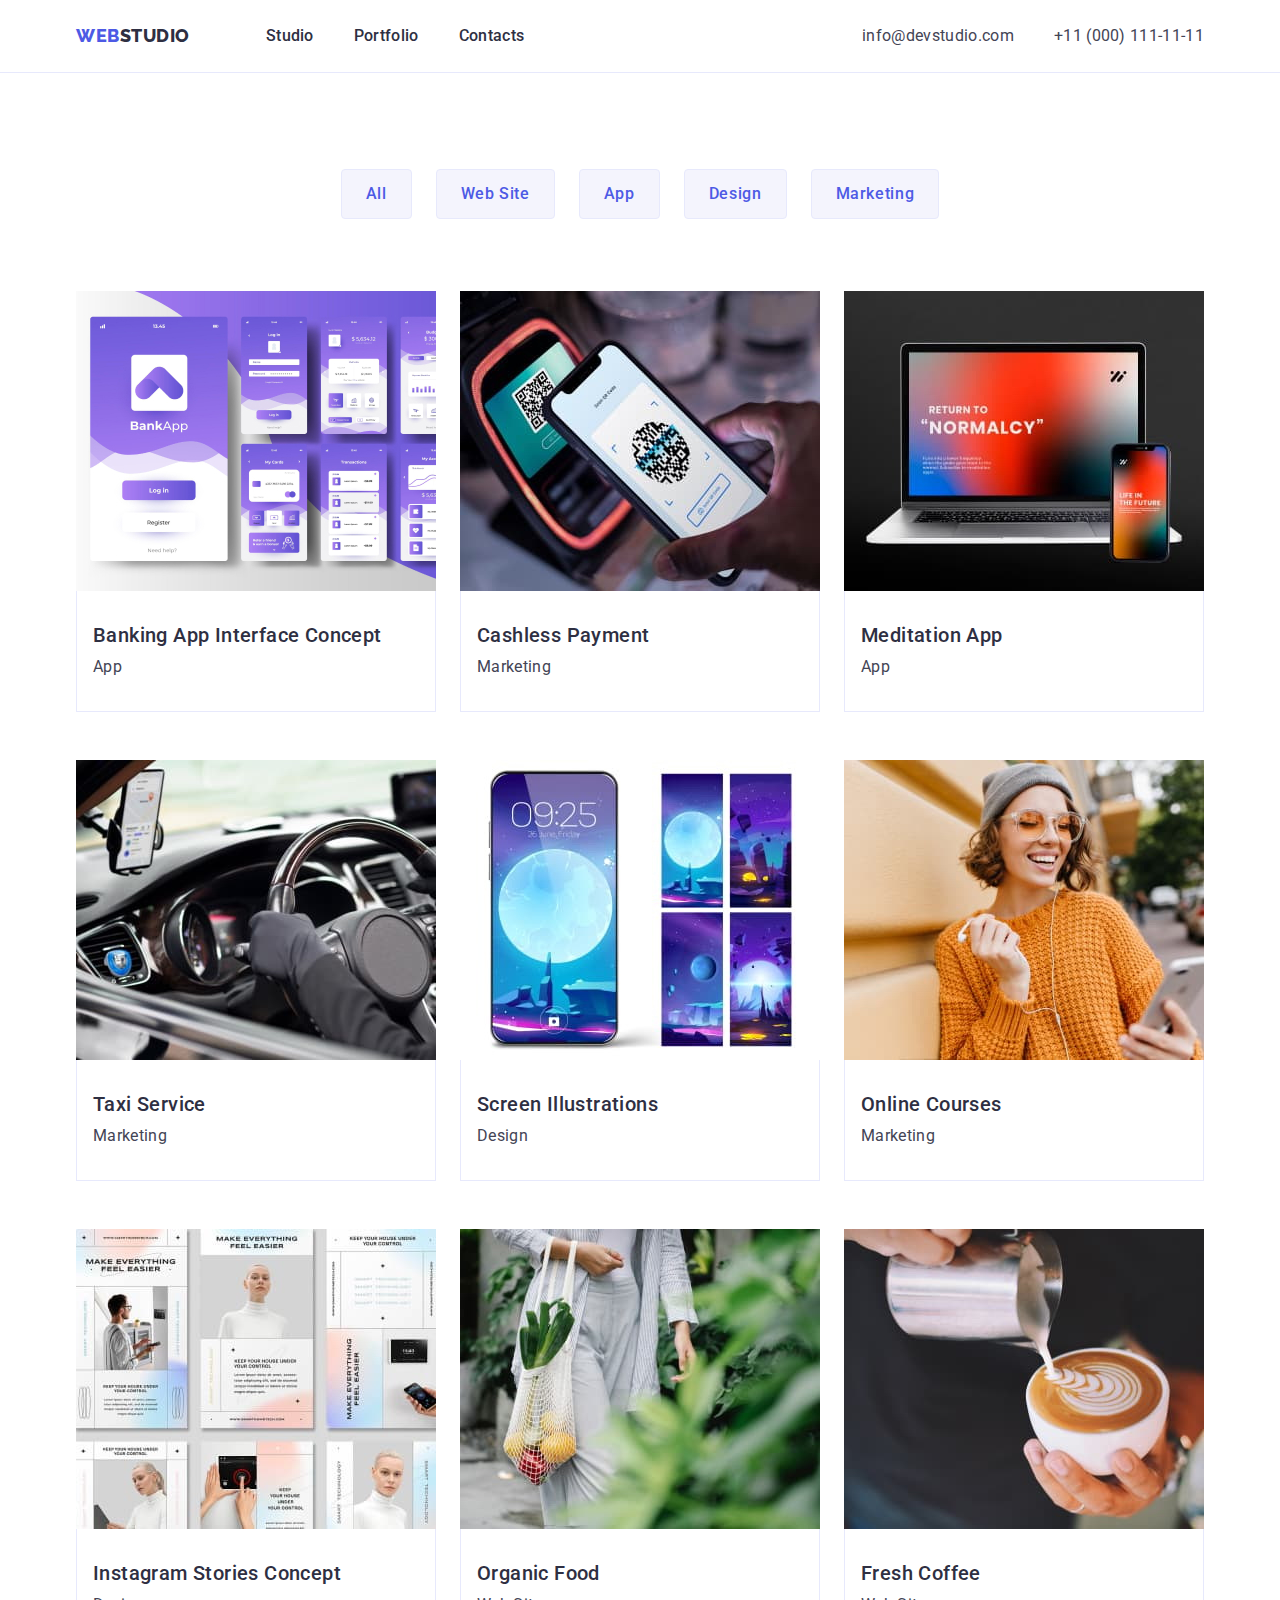
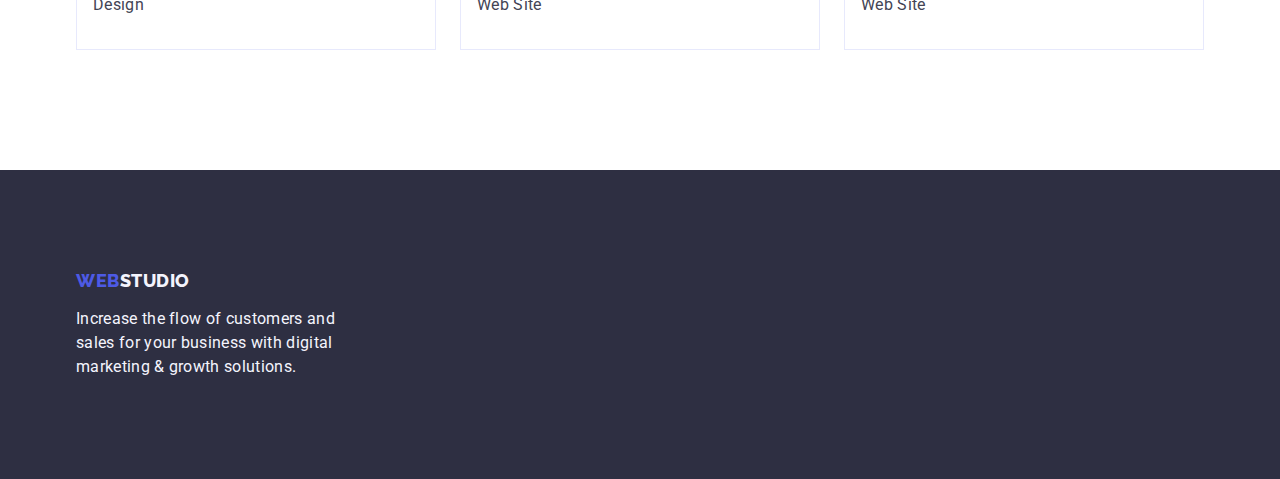
==== portfolio.html @ c4b165a2 "Initial commit" ====
<!DOCTYPE html>
<html lang="en">
<head>
    <meta charset="UTF-8">
    <meta http-equiv="X-UA-Compatible" content="IE=edge">
    <meta name="viewport" content="width=device-width, initial-scale=1.0">
    <title>Portfolio</title>
<link rel="preconnect" href="https://fonts.googleapis.com">
<link rel="preconnect" href="https://fonts.gstatic.com" crossorigin>
<link rel="preconnect" href="https://fonts.googleapis.com">
<link rel="preconnect" href="https://fonts.gstatic.com" crossorigin>
<link rel="stylesheet" href="https://fonts.googleapis.com/css2?family=Raleway:wght@800&family=Roboto:wght@400;500;700;900&display=swap">
<link rel="stylesheet" href="https://cdnjs.cloudflare.com/ajax/libs/modern-normalize/1.1.0/modern-normalize.min.css">
<link rel="stylesheet" href="./css/styles.css">
</head>
<body>
    <header class="header">
        <!-- Top Line -->
            <div class="container top-line">
                <nav class="header-nav">
                    <a class="web-logo link" href="./index.html">Web<span class="studio-logo">Studio</span></a>
                    <ul class="nav-list list">
                        <li><a class="nav-link link" href="./index.html">Studio</a></li>
                        <li><a class="nav-link link" href="./portfolio.html">Portfolio</a></li>
                        <li><a class="nav-link link" href="">Contacts</a></li>
                    </ul>
                </nav>
                <address class="address">
                    <ul class="address-list list">
                    <li class="adr-item"><a class="contacts-link link" href="mailto:info@devstudio.com">info@devstudio.com</a></li>
                    <li class="adr-item"><a class="contacts-link link" href="tel:+110001111111">+11 (000) 111-11-11</a></li>
                    </ul>
                </address>
            </div>
            
    </header>
    <main>
        <!-- Filters -->
       <section class="filters">
       <div class="container">
        <!-- h1 hide in css -->
           <h1 class="title-hidden">Clients</h1>
                <!-- Buttons -->
                 <ul class="list filter-btns-list">
                     <li class="link"><button class="filters-btn" type="button">All</button></li>
                     <li class="link"><button class="filters-btn" type="button">Web Site</button></li>
                     <li class="link"><button class="filters-btn" type="button">App</button></li>
                     <li class="link"><button class="filters-btn" type="button">Design</button></li>
                     <li class="link"><button class="filters-btn" type="button">Marketing</button></li>
                </ul>
           
            <!-- Imagens links -->
           
            <ul class="list project-list">
                    <li class="project-card">
                        <a class="link" href="">
                            <img src="./images/pimg1.jpg" alt="app terminal" width="360" height="300">
                            <div class="card-desc">
                                <h2 class="project-name">Banking App Interface Concept</h2>
                                <p class="project-desc">App</p>
                            </div>
                        </a>
                    </li>
                    <li class="project-card">
                        <a class="link" href="">
                         <img src="./images/pimg2.jpg" alt="cellphone terminal" width="360" height="300">
                         <div class="card-desc">
                             <h2 class="project-name">Cashless Payment</h2>
                             <p class="project-desc">Marketing</p>
                         </div>
                        </a>
                    </li>
                    <li class="project-card">
                        <a class="link" href="">
                            <img src="./images/pimg3.jpg" alt="laptop and cellphone" width="360" height="300">
                            <div class="card-desc">
                                <h2 class="project-name">Meditation App</h2>
                                <p class="project-desc">App</p>
                            </div>
                        </a>
                    </li>
                    <li class="project-card">
                       <a class="link" href="">
                            <img src="./images/pimg4.jpg" alt="car window and cellphone" width="360" height="300">
                            <div class="card-desc">
                                <h2 class="project-name">Taxi Service</h2>
                                <p class="project-desc">Marketing</p>
                            </div>
                        </a>
                     </li>
                    <li class="project-card">
                        <a class="link" href="">
                            <img src="./images/pimg5.jpg" alt="phone wallpapers" width="360" height="300">
                            <div class="card-desc">
                                <h2 class="project-name">Screen Illustrations</h2>
                                <p class="project-desc">Design</p>
                            </div>
                        </a>
                    </li>
                    <li class="project-card">
                        <a class="link" href="">
                            <img src="./images/pimg6.jpg" alt="women with cellphone" width="360" height="300">
                            <div class="card-desc">
                                <h2 class="project-name">Online Courses</h2>
                                <p class="project-desc">Marketing</p>
                            </div>
                        </a>
                    </li>
                    <li class="project-card">
                        <a class="link" href="">
                            <img src="./images/pimg7.jpg" alt="design examples" width="360" height="300">
                            <div class="card-desc">
                                <h2 class="project-name">Instagram Stories Concept</h2>
                                <p class="project-desc">Design</p>
                            </div>
                        </a>
                    </li>
                    <li class="project-card">
                        <a class="link" href="">
                            <img src="./images/pimg8.jpg" alt="organic vegatables" width="360" height="300">
                            <div class="card-desc">
                                <h2 class="project-name">Organic Food</h2>
                                <p class="project-desc">Web Site</p>
                            </div>
                        </a>
                    </li>
                    <li class="project-card">
                        <a class="link" href="">
                            <img src="./images/pimg9.jpg" alt="cup of coffee" width="360" height="300">
                            <div class="card-desc">
                                <h2 class="project-name">Fresh Coffee</h2>
                                <p class="project-desc">Web Site</p>
                            </div>
                        </a>
                    </li>
            </ul>
       </div>
       </section>
    </main>
    <footer class="footer">
        <div class="container">
            <a class="footer-logo link" href="./index.html">Web<span class="footer-logo-studio">Studio</span></a>
                <p class="footer-text">Increase the flow of customers and sales for your business
                    with digital marketing & growth solutions.</p>
        </div>
     </footer>
    
</body>
</html>
---- css/styles.css ----
html {
    box-sizing: border-box;
}

:root {--brand-color: #2e2f42;
    --text-color: #434455;
    --background-color: #E5E5E5;
    --nav-color: #404BBF;
    --background-color-gray: #F4F4FD;
    --footer-text-color: #F4F4FD;
    --logo-web-color: #4D5AE5;
    --background-white:#FFFFFF;
}
h1,h2,h3,h4,h5.h6,p {
    margin: 0;
    padding: 0;
}
/* h1 h2 hiden */
.title-hidden {position: absolute;
    width: 1px;
    height: 1px;
    margin: -1px;
    border: 0;
    padding: 0;
    white-space: nowrap;
    clip-path: inset(100%);
    clip: rect(0 0 0 0);
    overflow: hidden;
}
img {
    display: block;
}
button {
    cursor: pointer;
}
li {
    display: list-item;
}
.container {
    width: 1158px;
    margin: 0 auto;
    padding: 0 15px;
}
body {background:var(--background-white);
    color:var(--text-color);
    font-family: 'Roboto', sans-serif;
    font-style: normal;
    letter-spacing: 0.02em;
}
.list {list-style: none;
    padding: 0;
    margin: 0;

}
.link {text-decoration: none;
}
/* Header */

.header {text-decoration: none;
    border-bottom: 1px solid #E7E9FC;
}

.top-line {
    display: flex;
    align-items: center;
}

.header-nav {
    display: flex;
    align-items: center;
    margin-right: auto;
}

.web-logo {text-transform: uppercase;
color:var(--logo-web-color);
font-family: 'Raleway',sans-serif;
font-weight: 800;
font-size: 18px;
text-decoration: none;
line-height:1.17;
letter-spacing: 0.03em;

margin-right: 76px;
display: inline-block;
}

.studio-logo {
    color:var(--brand-color);
}

.nav-list {
    display: flex;
    align-items: center;
    gap: 40px
}
.nav-link {color: var(--brand-color);
    font-weight: 500;
    font-size: 16px;
    text-decoration: none;
    line-height: 1.5;

    display: block;
    padding-top: 24px;
    padding-bottom: 24px;
}

.nav-link:hover {color:var(--nav-color);
}
.nav-link:focus {color:var(--nav-color);
}

.address{
    font-style: normal;
    
}

.address-list {
    display: flex;
    gap: 40px;
    align-items: center;
    margin-right: auto;

}

.contacts-link {
    color: var(--text-color);
    font-size: 16px;
    line-height: 1.5;
}
.contacts-link:hover {color:var(--nav-color); 
}
.contacts-link:focus {color:var(--nav-color); 
}

/* Saction 1 */
.hero-image {
    background:var(--brand-color) ;
    padding-top: 188px;
    padding-bottom: 188px;
    text-align: center;

}
.hero-title {color: var(--background-white);
text-align: center;
font-weight: 700;
font-size: 56px;
line-height: 1.07;
letter-spacing: 0.02em;

max-width: 496px;
margin: 0 auto 48px;

}

.order-btn {background:var(--logo-web-color);
 color:var(--background-white);
 font-family: "Roboto", sans-serif;
 font-weight: 500;
 font-size: 16px;
 line-height: 1.5;
 letter-spacing: 0.04em;
 border-radius: 4px;
 
 display:block;
 min-width: 169px;
 height: 56px;
 border: none;
 box-shadow: 0px 4px 4px rgba(0, 0, 0, 0.15);
 margin-left: auto;
 margin-right: auto;
 
}
.order-btn:hover{background-color:var(--nav-color);
}
.order-btn:focus {background-color:var(--nav-color);}

/* Section 2 */
.feature {
    padding: 120px 0;
}
.title-advantage {
}

.feature-list{
    display: flex;
    gap: 24px;
    padding: 0;
    margin: auto;
    max-height: 104px;
    
    
}
.feature-item {
    width: calc((100% - 72px) / 4)
}
.feat-name { color:var(--brand-color);
    font-weight: 500;
    font-size: 20px;
    line-height: 1.2;
    letter-spacing: 0.02em;
    margin-bottom: 8px;
}
.feat-desc {color:var(--text-color);
    font-size: 16px;
    line-height: 1.5;
    letter-spacing: 0.02em;
}

/* Saction 3 */
.biz-section{
    padding-bottom: 120px;
}
.section-name {color:var(--brand-color);
    font-weight: 700;
    font-size: 36px;
    line-height: 1.11;
    text-align: center;
    text-transform: capitalize;
    margin-bottom: 72px;
    margin-top: 0;
}

.img-list {
    display: flex;
    gap: 24px;
}

.img-item {

}


/* Saction 4 */
.team { 
    background: var(--background-color-gray);
    padding: 120px 0;
}
.team-title {
    color: var(--brand-color);
    font-weight: 700;
    font-size: 36px;
    line-height: 1.11;
    letter-spacing: 0.02em;
    text-transform: capitalize;
    text-align: center;

    margin-top: 0;
    margin-bottom: 72px;

}

.team-list{
    display: flex;
    gap:24px;

}

.team-card{
    background-color:var(--background-white);
    box-shadow: 
    0px 1px 6px rgba(46, 47, 66, 0.08),
    0px 1px 1px rgba(46, 47, 66, 0.16), 
    0px 2px 1px rgba(46, 47, 66, 0.08);
    border-radius: 0px 0px 4px 4px;
    width: calc((100% - 72px) / 4);


}
.team-photo {
}
.card-content {
    padding: 32px 16px;
    
}
.team-name {color:var(--brand-color);
    font-weight: 500;
    font-size: 20px;
    line-height: 1.2;
    letter-spacing: 0.02em;
    text-align: center;
    margin-bottom: 8px;
}
.team-job {color:var(--text-color);
    font-size: 16px;
    line-height: 1.5;
    text-align: center;
}


/* Footer */
.footer {
    background:var(--brand-color);
    padding: 100px 0;
}
.footer-logo-studio {
    color:var(--footer-text-color);
    font-family: 'Raleway',sans-serif;
    font-weight: 800;
    font-size: 18px;
    text-decoration: none;
    text-transform: uppercase;
    line-height:1.17;
    letter-spacing: 0.03em
    
}

.footer-logo {
    text-transform: uppercase;
    color:var(--logo-web-color);
    font-family: 'Raleway',sans-serif;
    font-weight: 800;
    font-size: 18px;
    text-decoration: none;
    line-height:1.17;
    letter-spacing: 0.03em;

    display: inline-block;
    margin-bottom: 16px;
}
.footer-text {color:var(--footer-text-color);
    font-size: 16px;
    line-height: 1.5;

    max-width: 264px;
    height: 72px;
    margin: 0;
}


/* Portfolio page */

.filters {
    padding: 96px 0 120px
}
.filter-btns-list {
    display: flex;
    justify-content: center;
    gap:24px;
    margin-bottom: 72px
    

}
.filter-item {
    

}
.filters-btn {
    font-family: "Roboto", sans-serif;
    font-weight: 500;
    font-size: 16px;
    line-height: 1.5;
    letter-spacing: 0.04em;
    color: var(--logo-web-color);
    background-color:var(--background-color-gray); 
    border: 1px solid #E7E9FC;
    border-radius: 4px;

    padding: 12px 24px
    
}
.filters-btn:hover {color:var(--background-white) ;
    background-color:var(--nav-color);
    border: 1px solid transparent;
}
.filters-btn:focus {color:var(--background-white);
    background-color: var(--nav-color);
    border: 1px solid transparent;
}

.project-list{
    display: flex;
    flex-wrap: wrap;
    column-gap: 24px;
    row-gap: 48px;
}

.project-card {
    width: calc((100% - 48px) / 3)
}

.card-desc {
    padding: 32px 16px;
    border: 1px solid #e7e9fc;
    border-top: none;
}

.project-name {font-weight: 500;
    font-size: 20px;
    line-height: 1.2;
    letter-spacing: 0.02em;
    color:#2e2f42;

    margin-bottom: 8px;
}
.project-desc {color:var(--text-color);
    font-size: 16px;
    line-height: 1.5;
    letter-spacing: 0.02em;

}
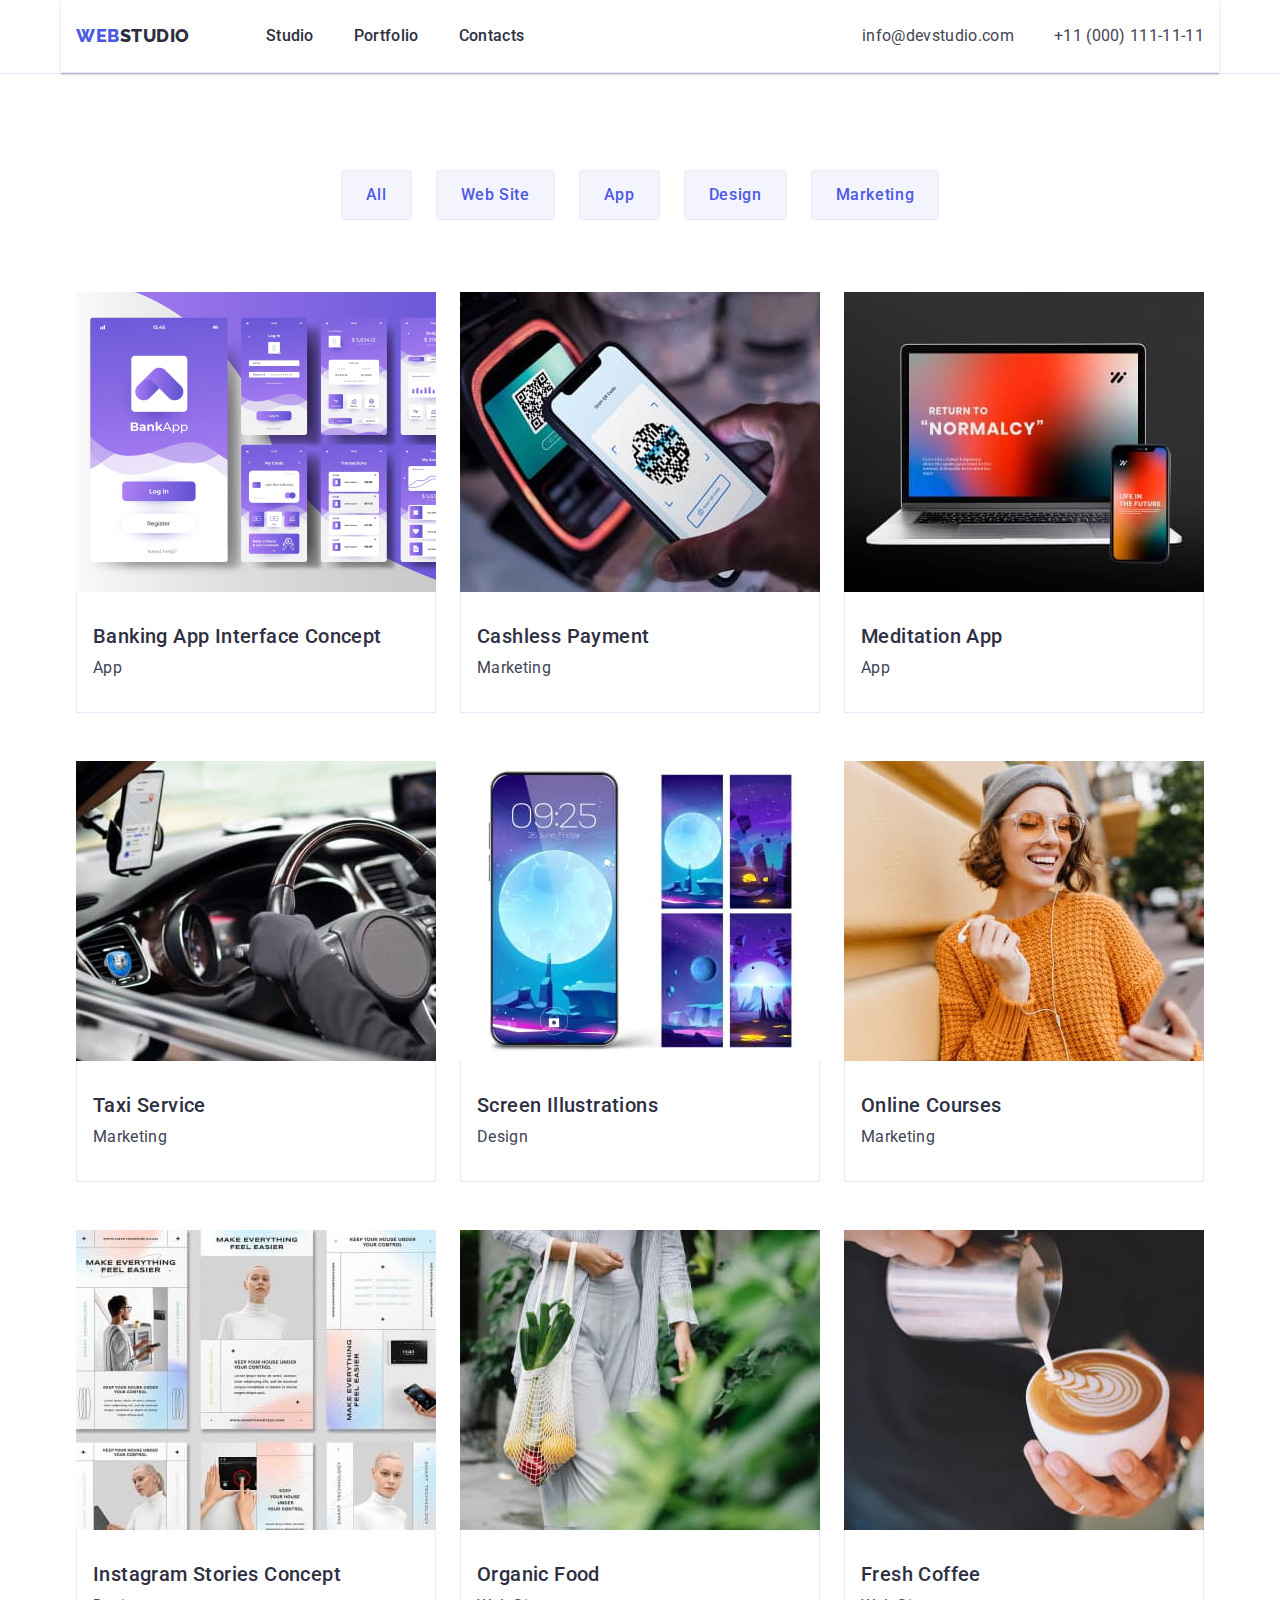
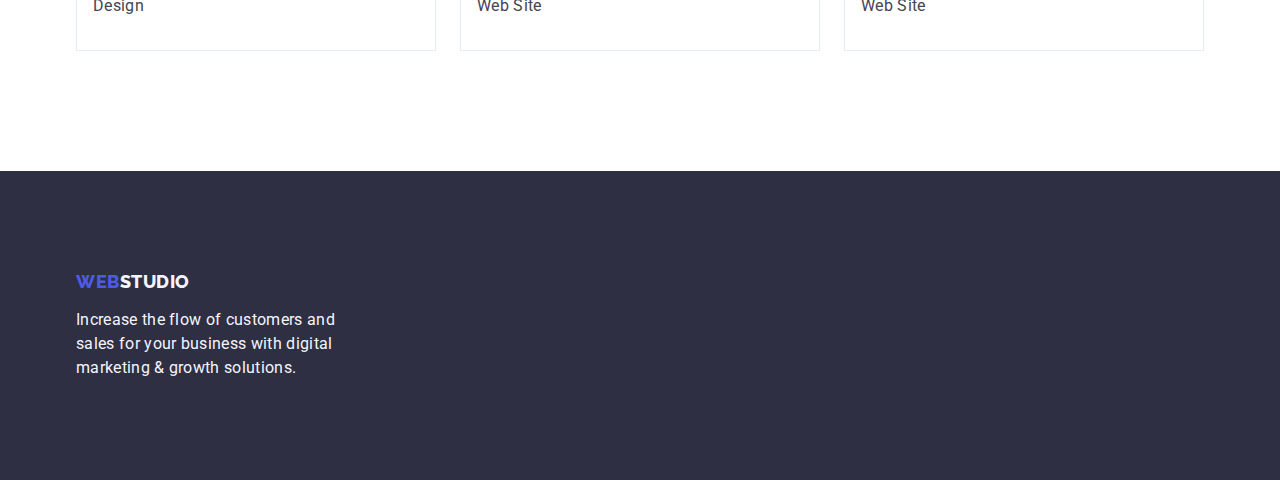
==== commit c111ff93: "homework 4 - second edits" ====
--- a/portfolio.html
+++ b/portfolio.html
@@ -53,7 +53,7 @@
            
             <ul class="list project-list">
                     <li class="project-card">
-                        <a class="link" href="">
+                        <a class="link proj-link" href="">
                             <img src="./images/pimg1.jpg" alt="app terminal" width="360" height="300">
                             <div class="card-desc">
                                 <h2 class="project-name">Banking App Interface Concept</h2>
@@ -62,7 +62,7 @@
                         </a>
                     </li>
                     <li class="project-card">
-                        <a class="link" href="">
+                        <a class="link proj-link" href="">
                          <img src="./images/pimg2.jpg" alt="cellphone terminal" width="360" height="300">
                          <div class="card-desc">
                              <h2 class="project-name">Cashless Payment</h2>
@@ -71,7 +71,7 @@
                         </a>
                     </li>
                     <li class="project-card">
-                        <a class="link" href="">
+                        <a class="link proj-link" href="">
                             <img src="./images/pimg3.jpg" alt="laptop and cellphone" width="360" height="300">
                             <div class="card-desc">
                                 <h2 class="project-name">Meditation App</h2>
@@ -80,7 +80,7 @@
                         </a>
                     </li>
                     <li class="project-card">
-                       <a class="link" href="">
+                       <a class="link proj-link" href="">
                             <img src="./images/pimg4.jpg" alt="car window and cellphone" width="360" height="300">
                             <div class="card-desc">
                                 <h2 class="project-name">Taxi Service</h2>
@@ -89,7 +89,7 @@
                         </a>
                      </li>
                     <li class="project-card">
-                        <a class="link" href="">
+                        <a class="link proj-link" href="">
                             <img src="./images/pimg5.jpg" alt="phone wallpapers" width="360" height="300">
                             <div class="card-desc">
                                 <h2 class="project-name">Screen Illustrations</h2>
@@ -98,7 +98,7 @@
                         </a>
                     </li>
                     <li class="project-card">
-                        <a class="link" href="">
+                        <a class="link proj-link" href="">
                             <img src="./images/pimg6.jpg" alt="women with cellphone" width="360" height="300">
                             <div class="card-desc">
                                 <h2 class="project-name">Online Courses</h2>
@@ -107,7 +107,7 @@
                         </a>
                     </li>
                     <li class="project-card">
-                        <a class="link" href="">
+                        <a class="link proj-link" href="">
                             <img src="./images/pimg7.jpg" alt="design examples" width="360" height="300">
                             <div class="card-desc">
                                 <h2 class="project-name">Instagram Stories Concept</h2>
@@ -116,7 +116,7 @@
                         </a>
                     </li>
                     <li class="project-card">
-                        <a class="link" href="">
+                        <a class="link proj-link" href="">
                             <img src="./images/pimg8.jpg" alt="organic vegatables" width="360" height="300">
                             <div class="card-desc">
                                 <h2 class="project-name">Organic Food</h2>
@@ -125,7 +125,7 @@
                         </a>
                     </li>
                     <li class="project-card">
-                        <a class="link" href="">
+                        <a class="link proj-link" href="">
                             <img src="./images/pimg9.jpg" alt="cup of coffee" width="360" height="300">
                             <div class="card-desc">
                                 <h2 class="project-name">Fresh Coffee</h2>
--- a/css/styles.css
+++ b/css/styles.css
@@ -63,6 +63,12 @@
 .top-line {
     display: flex;
     align-items: center;
+
+    border-bottom: 1px solid #E7E9FC;
+    box-shadow: 
+    0px 2px 1px rgba(46, 47, 66, 0.08), 
+    0px 1px 1px rgba(46, 47, 66, 0.16), 
+    0px 1px 6px rgba(46, 47, 66, 0.08);
 }
 
 .header-nav {
@@ -133,22 +139,37 @@
 }
 
 /* Saction 1 */
-.hero-image {
+.hero {
     background:var(--brand-color) ;
     padding-top: 188px;
     padding-bottom: 188px;
     text-align: center;
 
 }
-.hero-title {color: var(--background-white);
-text-align: center;
-font-weight: 700;
-font-size: 56px;
-line-height: 1.07;
-letter-spacing: 0.02em;
-
-max-width: 496px;
-margin: 0 auto 48px;
+.hero-image {
+    background-image: linear-gradient(rgba(46, 47, 66, 0.7),rgba(46, 47, 66, 0.7)),
+    url(../images/hero/people-office\ 1.jpg);
+    background-position: center;
+    background-size: cover;
+    background-repeat: no-repeat;
+    max-width: 1440px;
+    height: 600px;
+    border: 1px solid #000000;
+    box-shadow: 0px 4px 4px rgba(0, 0, 0, 0.25);
+
+}
+.hero-title {
+    color: var(--background-white);
+    text-align: center;
+    font-weight: 700;
+    font-size: 56px;
+    line-height: 1.07;
+    letter-spacing: 0.02em;
+
+    max-width: 496px;
+    margin: 0 auto 48px;
+    margin-left: auto;
+    margin-right: auto;
 
 }
 
@@ -178,27 +199,37 @@
 .feature {
     padding: 120px 0;
 }
-.title-advantage {
-}
 
 .feature-list{
     display: flex;
     gap: 24px;
     padding: 0;
     margin: auto;
-    max-height: 104px;
-    
-    
-}
+}
+
 .feature-item {
     width: calc((100% - 72px) / 4)
 }
-.feat-name { color:var(--brand-color);
+
+.icon{
+    display: flex;
+    align-items: center;
+    justify-content: center;
+    margin-bottom: 8px;
+    height: 112px;
+    background:var(--background-color-gray);
+    border-radius: 4px;
+    
+
+}
+.feat-name { 
+    color:var(--brand-color);
     font-weight: 500;
     font-size: 20px;
     line-height: 1.2;
     letter-spacing: 0.02em;
     margin-bottom: 8px;
+    margin-top: 8px;
 }
 .feat-desc {color:var(--text-color);
     font-size: 16px;
@@ -284,6 +315,43 @@
     font-size: 16px;
     line-height: 1.5;
     text-align: center;
+    margin-bottom: 8px;
+}
+
+.sns-list {
+    display: flex;
+    gap:24px;
+}
+
+.sns-logo {
+    width: 40px;
+    height: 40px;
+}
+.sns-link {
+    width: 100%;
+    height: 100%;
+    background-color: var(--logo-web-color);
+    border-radius: 50%;
+    display: flex;
+    align-items: center;
+    justify-content: center;
+
+}
+
+/* saction 5 */
+.customers {
+    padding-bottom: 120px;
+    padding-top: 120px;
+}
+.clients-logo {
+    display: flex;
+    gap: 24px;
+}
+.client-item {
+    width: 168px;
+    height: 88px;
+    border: 1px solid #8E8F99;
+    border-radius: 4px;
 }
 
 
@@ -325,6 +393,48 @@
     height: 72px;
     margin: 0;
 }
+.footer-cont {
+    display: flex;
+    align-items: baseline;
+}
+.logo-cont {
+    margin-right: 120px;
+}
+.media {
+    width: 208px;
+    height: 80px;
+
+}
+.soc-media {
+    font-style: normal;
+    font-weight: 500;
+    font-size: 16px;
+    line-height: 24px;
+    letter-spacing: 0.02em;
+    color: var(--footer-text-color);
+    margin-bottom: 16px;
+}
+
+.sns-footer-list{
+    display: flex;
+    gap: 16px;
+}
+.sns-footer{
+    width: 40px;
+    height: 40px;
+}
+
+.sns-footer-link{
+    width: 100%;
+    height: 100%;
+    background-color: var(--logo-web-color);
+    border-radius: 50%;
+    display: flex;
+    align-items: center;
+    justify-content: center;
+
+}
+
 
 
 /* Portfolio page */
@@ -361,10 +471,16 @@
 .filters-btn:hover {color:var(--background-white) ;
     background-color:var(--nav-color);
     border: 1px solid transparent;
+    box-shadow: 0px 3px 1px rgba(0, 0, 0, 0.1), 
+    0px 2px 1px rgba(0, 0, 0, 0.08), 
+    0px 2px 2px rgba(0, 0, 0, 0.12);
 }
 .filters-btn:focus {color:var(--background-white);
     background-color: var(--nav-color);
     border: 1px solid transparent;
+    box-shadow: 0px 3px 1px rgba(0, 0, 0, 0.1), 
+    0px 2px 1px rgba(0, 0, 0, 0.08), 
+    0px 2px 2px rgba(0, 0, 0, 0.12);
 }
 
 .project-list{
@@ -376,6 +492,24 @@
 
 .project-card {
     width: calc((100% - 48px) / 3)
+}
+
+.proj-link{
+    display: block;
+}
+
+.proj-link:hover {
+    box-shadow: 
+    0px 1px 6px rgba(46, 47, 66, 0.08), 
+    0px 1px 1px rgba(46, 47, 66, 0.16), 
+    0px 2px 1px rgba(46, 47, 66, 0.08);
+}
+.proj-link:focus {
+    box-shadow: 
+    0px 1px 6px rgba(46, 47, 66, 0.08), 
+    0px 1px 1px rgba(46, 47, 66, 0.16), 
+    0px 2px 1px rgba(46, 47, 66, 0.08);
+
 }
 
 .card-desc {
@@ -388,7 +522,7 @@
     font-size: 20px;
     line-height: 1.2;
     letter-spacing: 0.02em;
-    color:#2e2f42;
+    color:var(--brand-color);
 
     margin-bottom: 8px;
 }
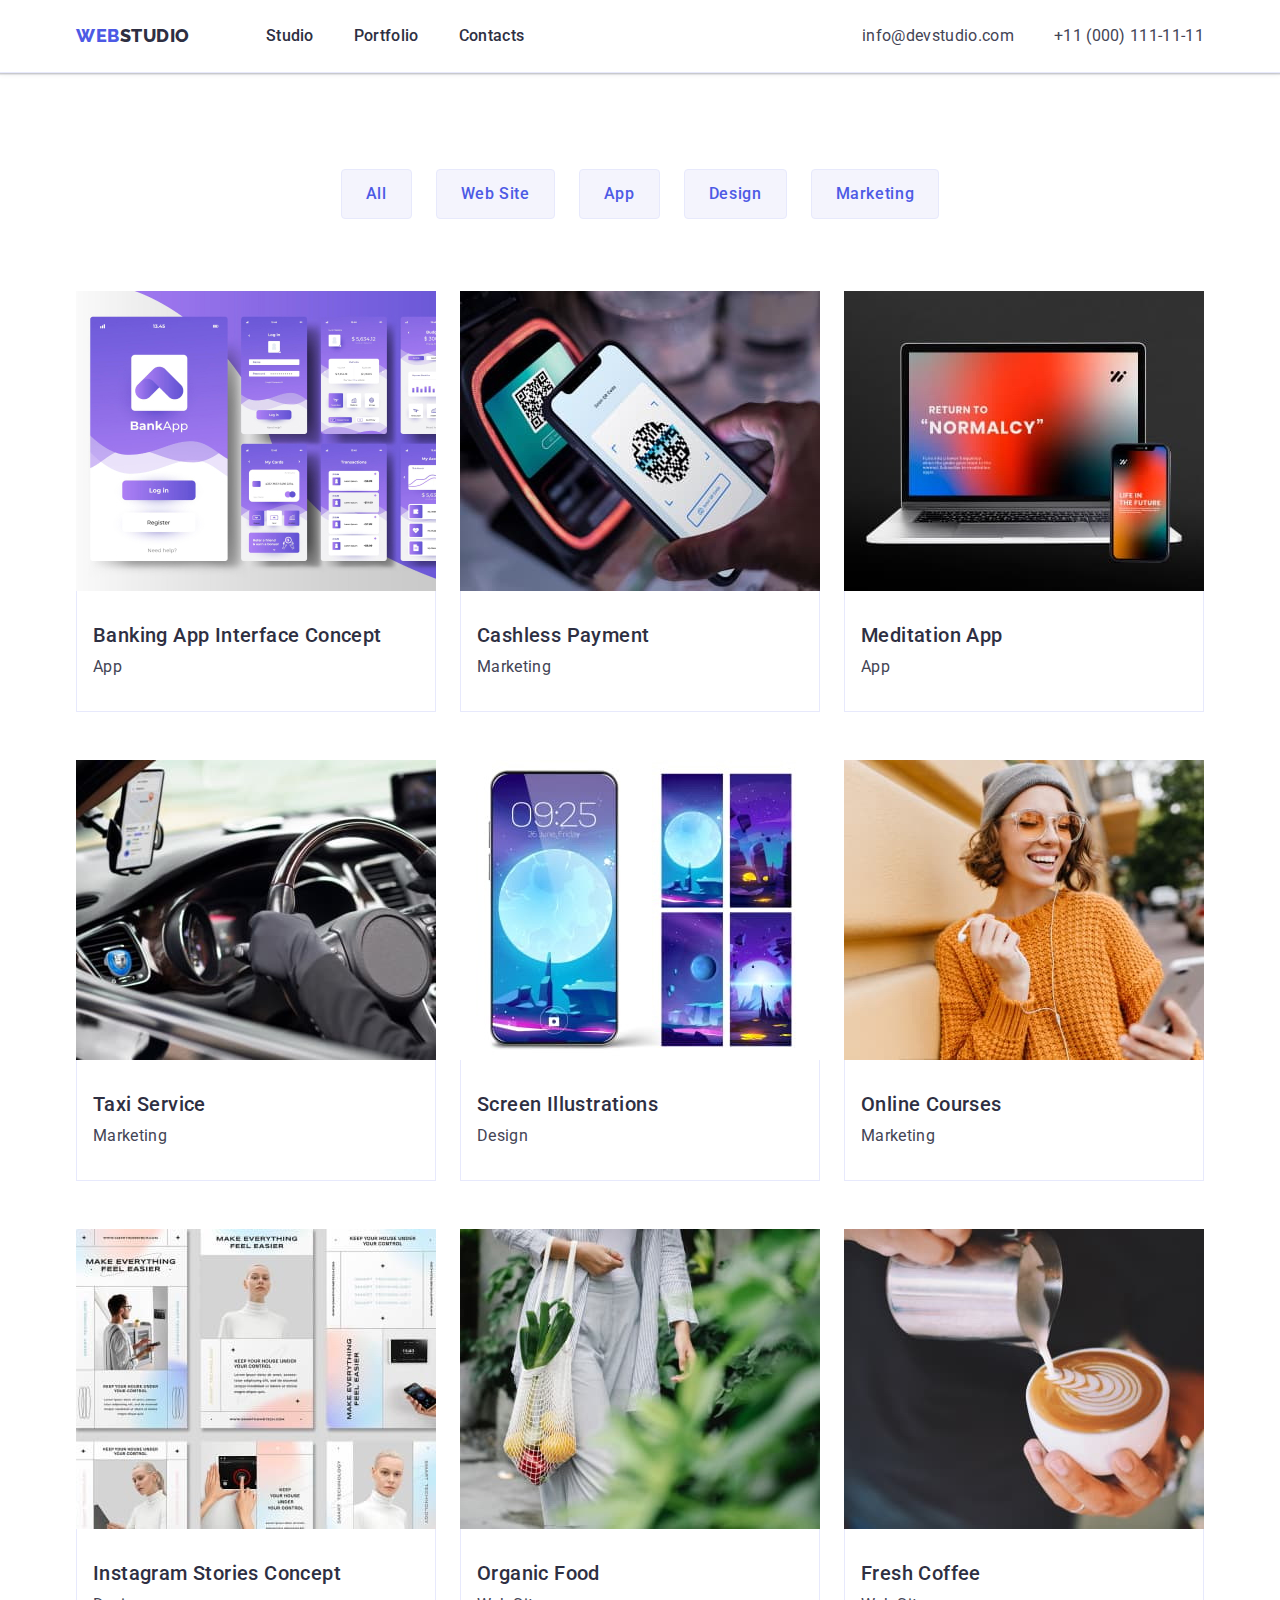
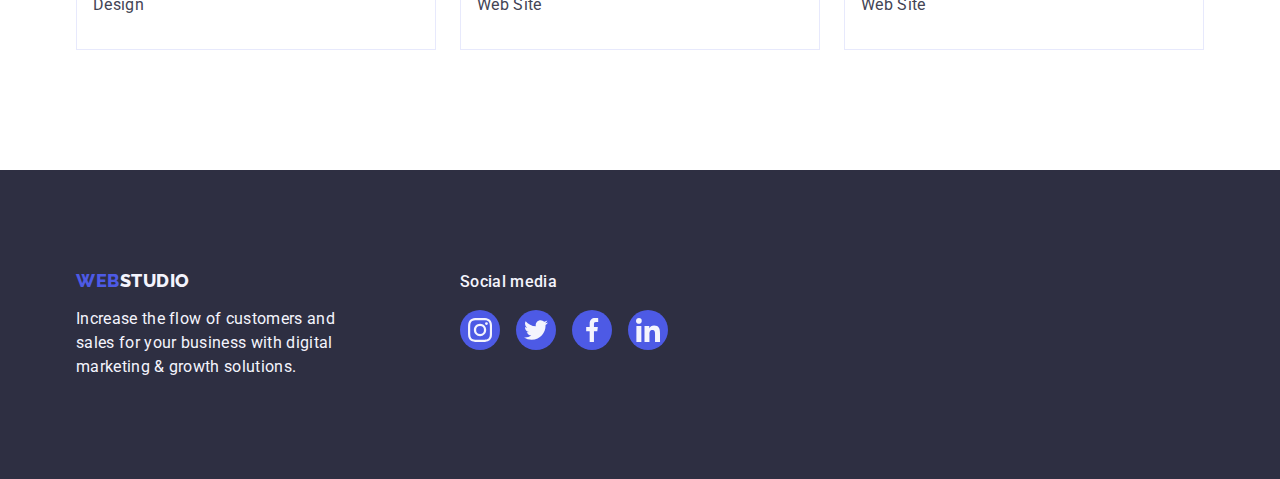
==== commit 6af18670: "Edits 06.05" ====
--- a/portfolio.html
+++ b/portfolio.html
@@ -138,10 +138,46 @@
        </section>
     </main>
     <footer class="footer">
-        <div class="container">
+        <div class="footer-cont container">
+           <div class="logo-cont">
             <a class="footer-logo link" href="./index.html">Web<span class="footer-logo-studio">Studio</span></a>
                 <p class="footer-text">Increase the flow of customers and sales for your business
                     with digital marketing & growth solutions.</p>
+            </div>
+            <div class="media">
+                <p class="soc-media">Social media</p>
+                <ul class="list sns-footer-list">
+                 <li class="sns-footer">
+                        <a class="sns-footer-link" href="">
+                            <svg class="sns-footer-icon" width="24px" height="24px">
+                        <use href="./images/icons.svg#icon-instagram"></use>
+                        </svg>
+                        </a>
+                 </li>
+                 <li class="sns-footer">
+                      <a class="sns-footer-link" href="">
+                        <svg class="sns-footer-icon" width="24px" height="24px">
+                    <use href="./images/icons.svg#icon-twitter"></use>
+                    </svg>
+                     </a>
+                 </li>
+                 <li class="sns-footer">
+                     <a class="sns-footer-link" href="">
+                    <svg class="sns-footer-icon" width="24px" height="24px">
+                <use href="./images/icons.svg#icon-facebook"></use>
+                </svg>
+                    </a>
+                 </li>
+                 <li class="sns-footer">
+                     <a class="sns-footer-link" href="">
+                        <svg class="sns-footer-icon" width="24px" height="24px">
+                        <use href="./images/icons.svg#icon-linkedin"></use>
+                        </svg>
+                     </a>
+                 </li>
+                </ul>
+            </div>
+
         </div>
      </footer>
     
--- a/css/styles.css
+++ b/css/styles.css
@@ -10,6 +10,9 @@
     --footer-text-color: #F4F4FD;
     --logo-web-color: #4D5AE5;
     --background-white:#FFFFFF;
+    --icon-color: #8e8f99;
+    --sns-icon:#F4F4FD;
+    --green:#31D0AA;
 }
 h1,h2,h3,h4,h5.h6,p {
     margin: 0;
@@ -58,17 +61,17 @@
 
 .header {text-decoration: none;
     border-bottom: 1px solid #E7E9FC;
-}
-
-.top-line {
-    display: flex;
-    align-items: center;
 
     border-bottom: 1px solid #E7E9FC;
     box-shadow: 
     0px 2px 1px rgba(46, 47, 66, 0.08), 
     0px 1px 1px rgba(46, 47, 66, 0.16), 
     0px 1px 6px rgba(46, 47, 66, 0.08);
+}
+
+.top-line {
+    display: flex;
+    align-items: center;
 }
 
 .header-nav {
@@ -256,11 +259,6 @@
     gap: 24px;
 }
 
-.img-item {
-
-}
-
-
 /* Saction 4 */
 .team { 
     background: var(--background-color-gray);
@@ -297,8 +295,7 @@
 
 
 }
-.team-photo {
-}
+
 .card-content {
     padding: 32px 16px;
     
@@ -338,6 +335,18 @@
 
 }
 
+.sns-link:hover{
+    background-color:var(--nav-color)
+}
+.sns-link:focus{
+    background-color:var(--nav-color)
+}
+
+.sns-icon {
+    fill: var(--sns-icon);
+
+}
+
 /* saction 5 */
 .customers {
     padding-bottom: 120px;
@@ -348,11 +357,34 @@
     gap: 24px;
 }
 .client-item {
-    width: 168px;
+    width: calc((100% - 120px) / 6);
     height: 88px;
-    border: 1px solid #8E8F99;
+}
+.client-link {
+    width: 100%;
+    height: 100%;
+    border: 1px solid var(--icon-color);
     border-radius: 4px;
-}
+    display: flex;
+    align-items: center;
+    justify-content: center;
+    color: var(--icon-color);
+}
+
+.client-link:hover{
+    border-color: var(--nav-color); 
+    color: var(--nav-color); 
+}
+.client-link:focus{
+    border-color: var(--nav-color); 
+    color: var(--nav-color); 
+}
+
+.client-icon {
+    fill: currentColor;
+}
+
+
 
 
 /* Footer */
@@ -434,6 +466,18 @@
     justify-content: center;
 
 }
+.sns-footer-link:hover {
+    background-color:var(--green)
+
+}
+.sns-footer-link:focus{
+    background-color:var(--green)
+
+}
+
+.sns-footer-icon{
+    fill: var(--sns-icon);
+}
 
 
 
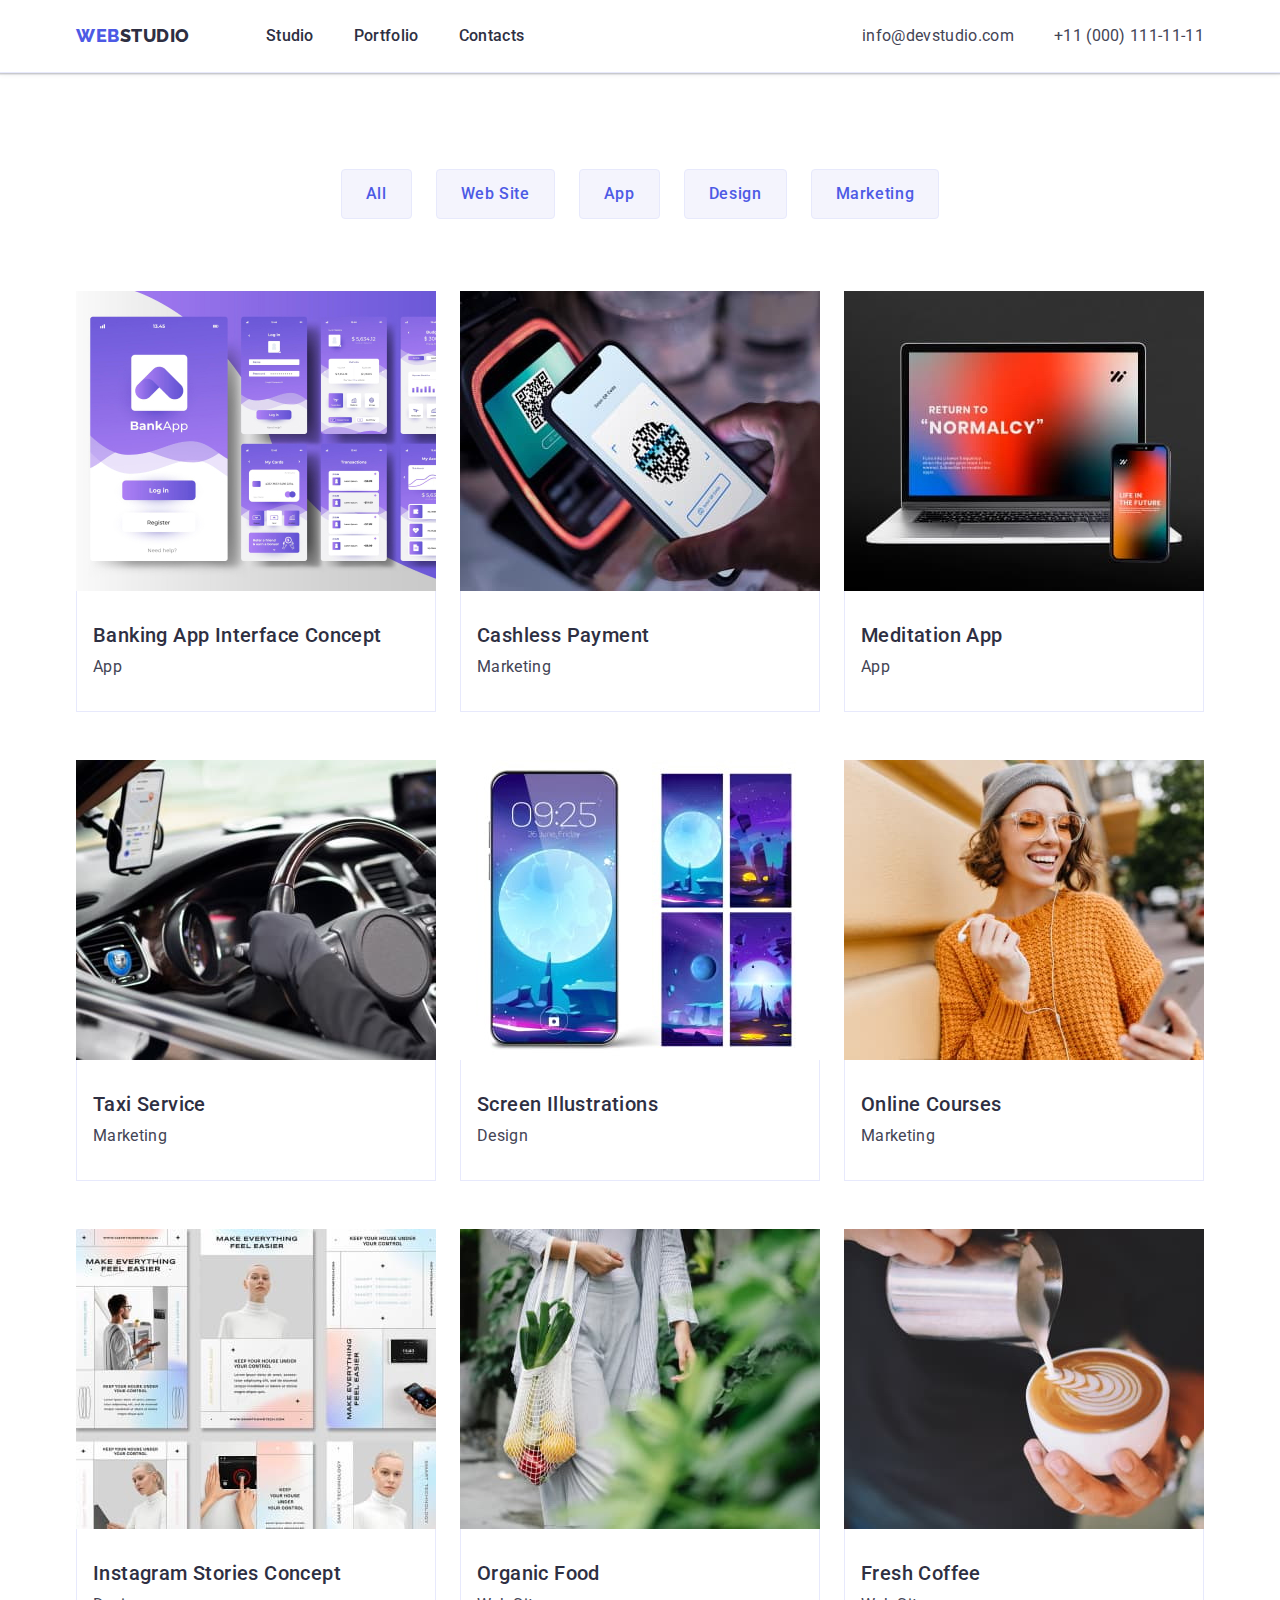
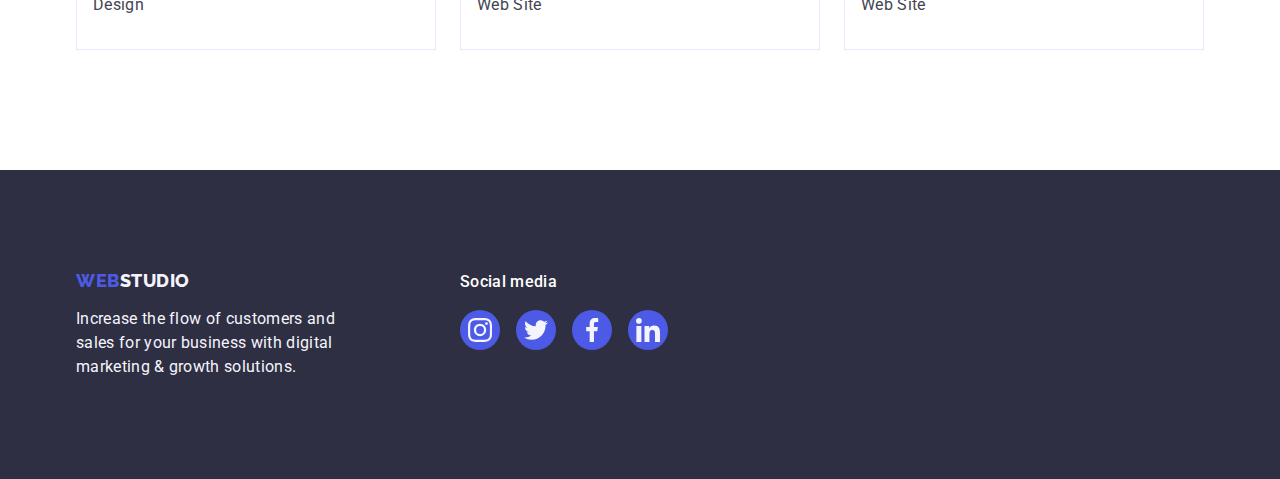
==== commit fd9ab250: "last edits" ====
--- a/portfolio.html
+++ b/portfolio.html
@@ -149,28 +149,28 @@
                 <ul class="list sns-footer-list">
                  <li class="sns-footer">
                         <a class="sns-footer-link" href="">
-                            <svg class="sns-footer-icon" width="24px" height="24px">
+                            <svg class="sns-footer-icon" width="24" height="24">
                         <use href="./images/icons.svg#icon-instagram"></use>
                         </svg>
                         </a>
                  </li>
                  <li class="sns-footer">
                       <a class="sns-footer-link" href="">
-                        <svg class="sns-footer-icon" width="24px" height="24px">
+                        <svg class="sns-footer-icon" width="24" height="24">
                     <use href="./images/icons.svg#icon-twitter"></use>
                     </svg>
                      </a>
                  </li>
                  <li class="sns-footer">
                      <a class="sns-footer-link" href="">
-                    <svg class="sns-footer-icon" width="24px" height="24px">
+                    <svg class="sns-footer-icon" width="24" height="24">
                 <use href="./images/icons.svg#icon-facebook"></use>
                 </svg>
                     </a>
                  </li>
                  <li class="sns-footer">
                      <a class="sns-footer-link" href="">
-                        <svg class="sns-footer-icon" width="24px" height="24px">
+                        <svg class="sns-footer-icon" width="24" height="24">
                         <use href="./images/icons.svg#icon-linkedin"></use>
                         </svg>
                      </a>
--- a/css/styles.css
+++ b/css/styles.css
@@ -150,16 +150,15 @@
 
 }
 .hero-image {
-    background-image: linear-gradient(rgba(46, 47, 66, 0.7),rgba(46, 47, 66, 0.7)),
-    url(../images/hero/people-office\ 1.jpg);
+    max-width: 1440px;
+    height: 600px;
+    margin-left: auto;
+    margin-right: auto;
+    background-image: linear-gradient(rgba(46, 47, 66, 0.7),
+    rgba(46, 47, 66, 0.7)), url(../images/hero/office.jpg);
+    background-repeat: no-repeat;
     background-position: center;
     background-size: cover;
-    background-repeat: no-repeat;
-    max-width: 1440px;
-    height: 600px;
-    border: 1px solid #000000;
-    box-shadow: 0px 4px 4px rgba(0, 0, 0, 0.25);
-
 }
 .hero-title {
     color: var(--background-white);
@@ -297,7 +296,7 @@
 }
 
 .card-content {
-    padding: 32px 16px;
+    padding: 32px 0px;
     
 }
 .team-name {color:var(--brand-color);
@@ -318,6 +317,7 @@
 .sns-list {
     display: flex;
     gap:24px;
+    justify-content: center; 
 }
 
 .sns-logo {
@@ -351,6 +351,17 @@
 .customers {
     padding-bottom: 120px;
     padding-top: 120px;
+}
+.customers-title{
+    margin-top: 0;
+    margin-bottom: 72px;
+    font-style: normal;
+    font-weight: 700;
+    font-size: 36px;
+    line-height: 1.1;
+    text-align: center;
+    letter-spacing: 0.02em;
+    text-transform: capitalize;
 }
 .clients-logo {
     display: flex;
@@ -443,7 +454,7 @@
     font-size: 16px;
     line-height: 24px;
     letter-spacing: 0.02em;
-    color: var(--footer-text-color);
+    color: var(--background-white);
     margin-bottom: 16px;
 }
 
